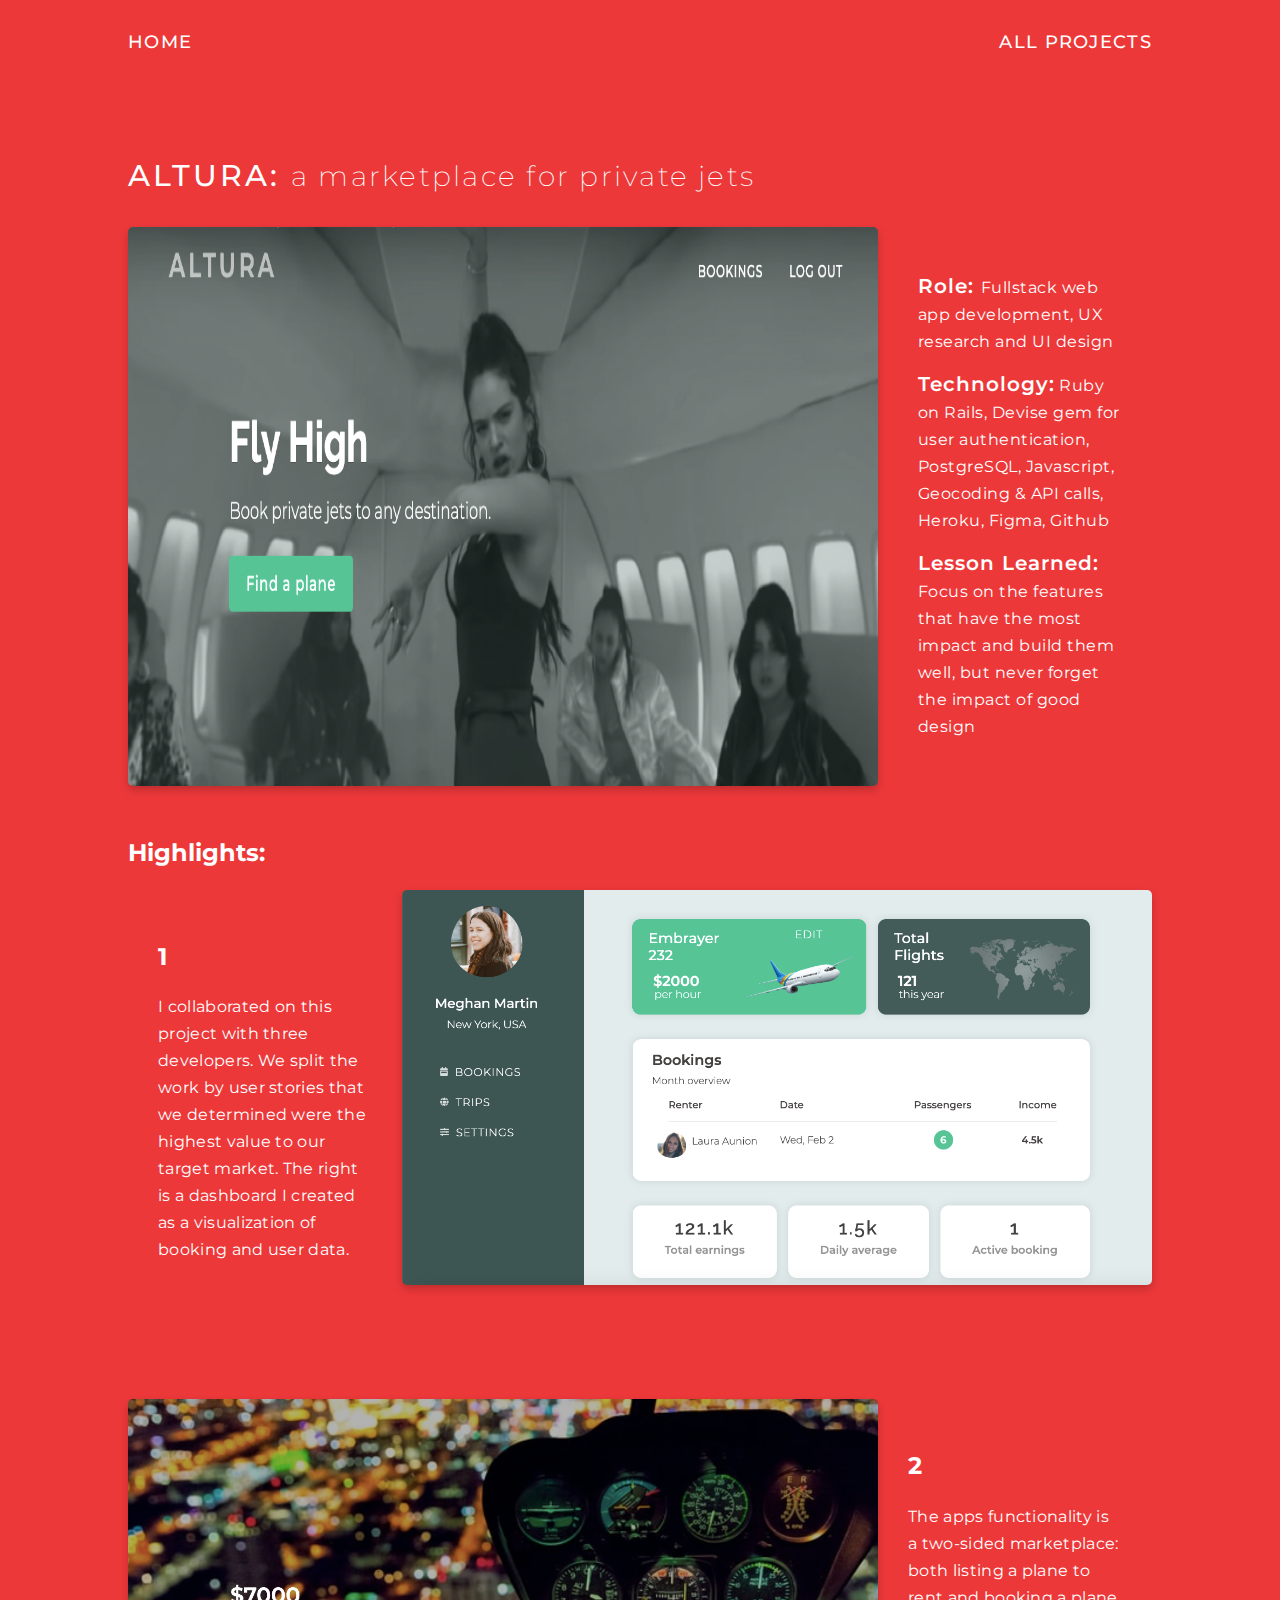
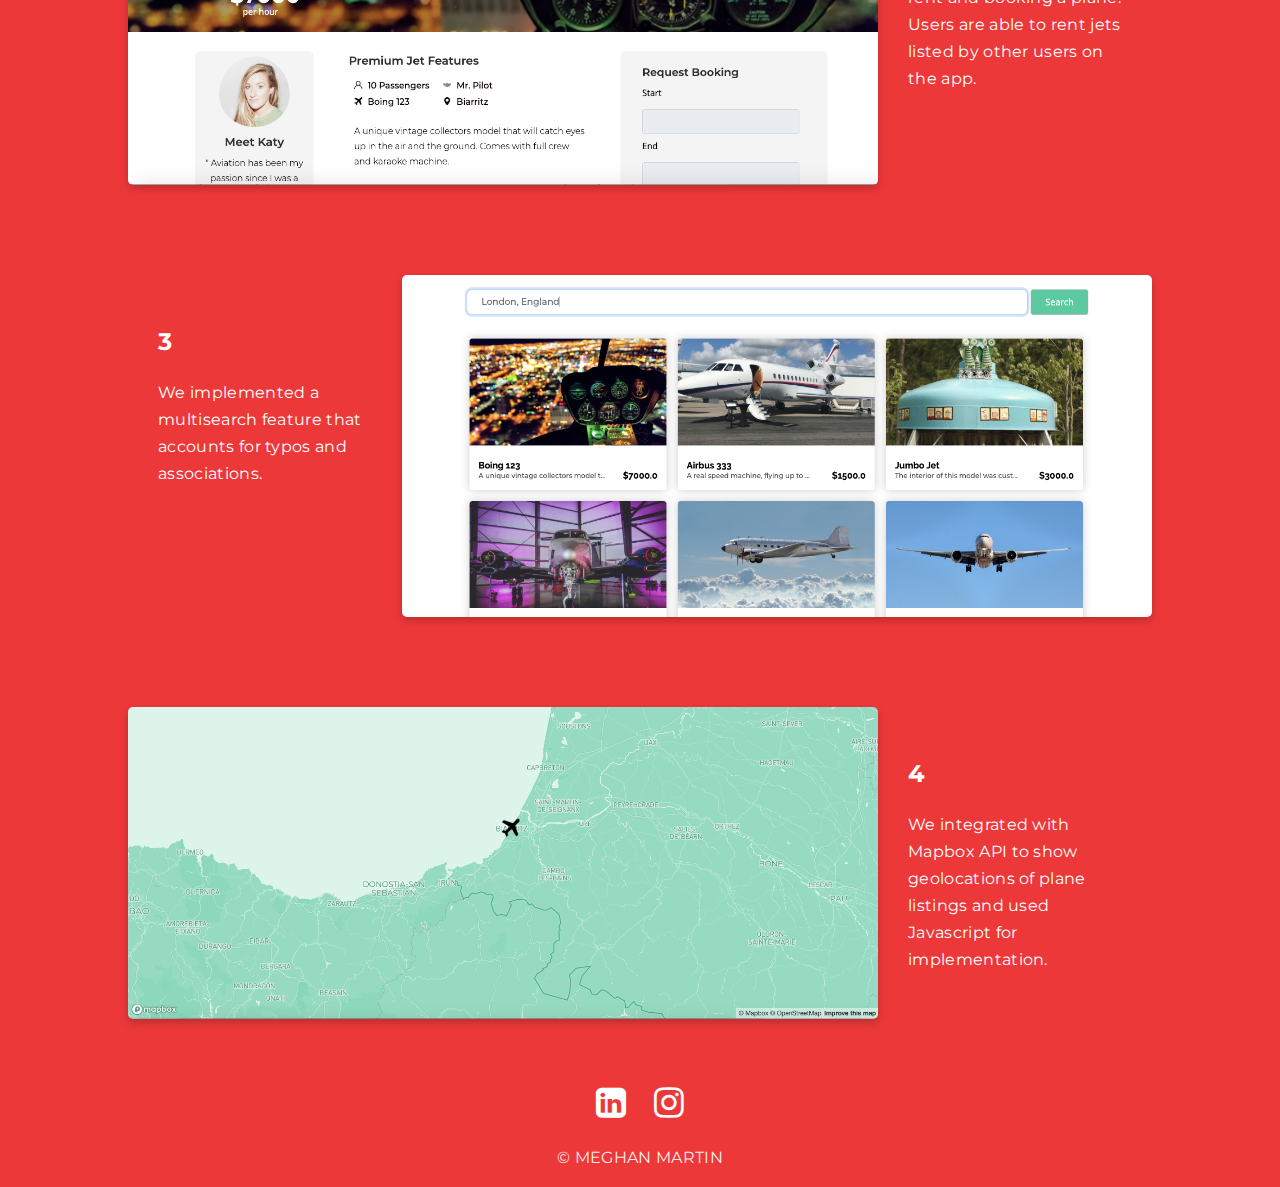
==== altura.html @ 76d667b9 "personal website" ====
<!doctype html>
<html class="no-js" lang="">

<head>
  <meta charset="utf-8">
  <title></title>
  <meta name="description" content="">
  <meta name="viewport" content="width=device-width, initial-scale=1">

  <link rel="manifest" href="site.webmanifest">
  <link rel="apple-touch-icon" href="icon.png">
  <!-- Place favicon.ico in the root directory -->
  <link href='https://fonts.googleapis.com/css?family=Lato|Roboto:400,900' rel='stylesheet' type='text/css'>
  <link rel="stylesheet" href="https://cdnjs.cloudflare.com/ajax/libs/font-awesome/4.7.0/css/font-awesome.min.css">

  <link rel="stylesheet" href="css/normalize.css">
  <link rel="stylesheet" href="css/main.css">
  <link rel="stylesheet" href="css/homepage.css">
  <link rel="stylesheet" href="css/typewriter.css">
  <link rel="stylesheet" href="css/components/_index.css">

  <meta name="theme-color" content="#fafafa">
</head>

<body>
  <!--[if IE]>
    <p class="browserupgrade">You are using an <strong>outdated</strong> browser. Please <a href="https://browsehappy.com/">upgrade your browser</a> to improve your experience and security.</p>
  endif]-->

  <div class="page-container">
     <div class="nav-header">
    <div class="links">
      <div class="about"><a href="index.html">HOME</a></div>
      <div class="projects"><a href="index.html#projects">ALL PROJECTS</a></div>
    </div>
  </div>
  <div class="project-container">
<h1>ALTURA: <span>a marketplace for private jets</span></h1>
  <div class="first-section">
    <img src="img/homepagealtura.png" alt="homepage altura">
    <div class="role">
      <p><span>Role: </span>Fullstack web app development, UX research and UI design</p>
      <p><span>Technology:</span> Ruby on Rails, Devise gem for user authentication, PostgreSQL, Javascript, Geocoding & API calls, Heroku, Figma, Github</p>
      <p><span>Lesson Learned:</span> Focus on the features that have the most impact and build them well, but never forget the impact of good design</p>
    </div>
  </div>
  <h2>Highlights:</h2>
  <div class="second-section">
    <div class="left">
      <h2>1</h2>
      <p>I collaborated on this project with three developers. We split the work by user stories that we determined were the highest value to our target market. The right is a dashboard I created as a visualization of booking and user data.</p>
    </div>
    <div class="right">
      <img src="img/altura11.png" alt="">

    </div>
  </div>
  <div class="third-section">
    <div class="right">
      <img src="img/altura3.png" alt="">
    </div>
    <div class="left">
      <h2>2</h2>
      <p>The apps functionality is a two-sided marketplace: both listing a plane to rent and booking a plane. Users are able to rent jets listed by other users on the app.</p>
    </div>
  </div>
  <div class="fourth-section">
    <div class="left">
      <h2>3</h2>
      <p>We implemented a multisearch feature that accounts for typos and associations.</p>
    </div>
     <div class="right">
      <img src="img/altura4.png" alt="">
    </div>
      </div>
  <div class="fifth-section">
    <div class="right">
      <img src="img/altura5.png" alt="">
    </div>
    <div class="left">
      <h2>4</h2>
      <p>We integrated with Mapbox API to show geolocations of plane listings and used Javascript for implementation.</p>
    </div>
  </div>


  <div class="footer">
    <div class="footer-links">
    <ul>
      <li>
       <a href="https://www.linkedin.com/in/meghanmartinberkeley/"> <i class="fa fa-linkedin-square" aria-hidden="true"></i></a>
      </li>
      <li>
        <a href="https://www.instagram.com/ziganka/"><i class="fa fa-instagram" aria-hidden="true"></i></a>
      </li>
    </ul>
    </div>
    <p>© MEGHAN MARTIN</p>
  </div>
</div>



























  <script src="js/vendor/modernizr-3.8.0.min.js"></script>
  <script src="https://code.jquery.com/jquery-3.4.1.min.js" integrity="sha256-CSXorXvZcTkaix6Yvo6HppcZGetbYMGWSFlBw8HfCJo=" crossorigin="anonymous"></script>
  <script>window.jQuery || document.write('<script src="js/vendor/jquery-3.4.1.min.js"><\/script>')</script>
  <script src="js/plugins.js"></script>
  <script src="js/main.js"></script>
  <script src="index.js"></script>

  <!-- Google Analytics: change UA-XXXXX-Y to be your site's ID. -->
  <script>
    window.ga = function () { ga.q.push(arguments) }; ga.q = []; ga.l = +new Date;
    ga('create', 'UA-XXXXX-Y', 'auto'); ga('set','transport','beacon'); ga('send', 'pageview')
  </script>
  <script src="https://www.google-analytics.com/analytics.js" async></script>
</body>

</html>
---- css/main.css ----
/*! HTML5 Boilerplate v7.3.0 | MIT License | https://html5boilerplate.com/ */

/* main.css 2.0.0 | MIT License | https://github.com/h5bp/main.css#readme */
/*
 * What follows is the result of much research on cross-browser styling.
 * Credit left inline and big thanks to Nicolas Gallagher, Jonathan Neal,
 * Kroc Camen, and the H5BP dev community and team.
 */

/* ==========================================================================
   Base styles: opinionated defaults
   ========================================================================== */

@import url('https://fonts.googleapis.com/css?family=Montserrat:300,400,500,700,800,800i,900i&display=swap');

html {
  color: #222;
  font-size: 1em;
  line-height: 1.4;
}

/*
 * Remove text-shadow in selection highlight:
 * https://twitter.com/miketaylr/status/12228805301
 *
 * Vendor-prefixed and regular ::selection selectors cannot be combined:
 * https://stackoverflow.com/a/16982510/7133471
 *
 * Customize the background color to match your design.
 */

::-moz-selection {
  background: #b3d4fc;
  text-shadow: none;
}

::selection {
  background: #b3d4fc;
  text-shadow: none;
}

/*
 * A better looking default horizontal rule
 */

hr {
  display: block;
  height: 1px;
  border: 0;
  border-top: 1px solid #ccc;
  margin: 1em 0;
  padding: 0;
}

/*
 * Remove the gap between audio, canvas, iframes,
 * images, videos and the bottom of their containers:
 * https://github.com/h5bp/html5-boilerplate/issues/440
 */

audio,
canvas,
iframe,
img,
svg,
video {
  vertical-align: middle;
}

/*
 * Remove default fieldset styles.
 */

fieldset {
  border: 0;
  margin: 0;
  padding: 0;
}

/*
 * Allow only vertical resizing of textareas.
 */

textarea {
  resize: vertical;
}

/* ==========================================================================
   Browser Upgrade Prompt
   ========================================================================== */

.browserupgrade {
  margin: 0.2em 0;
  background: #ccc;
  color: #000;
  padding: 0.2em 0;
}

/* ==========================================================================
   Author's custom styles
   ========================================================================== */

/* ==========================================================================
   Helper classes
   ========================================================================== */

/*
 * Hide visually and from screen readers
 */

.hidden {
  display: none !important;
}

/*
* Hide only visually, but have it available for screen readers:
* https://snook.ca/archives/html_and_css/hiding-content-for-accessibility
*
* 1. For long content, line feeds are not interpreted as spaces and small width
*    causes content to wrap 1 word per line:
*    https://medium.com/@jessebeach/beware-smushed-off-screen-accessible-text-5952a4c2cbfe
*/

.sr-only {
  border: 0;
  clip: rect(0, 0, 0, 0);
  height: 1px;
  margin: -1px;
  overflow: hidden;
  padding: 0;
  position: absolute;
  white-space: nowrap;
  width: 1px;
  /* 1 */
}

/*
* Extends the .sr-only class to allow the element
* to be focusable when navigated to via the keyboard:
* https://www.drupal.org/node/897638
*/

.sr-only.focusable:active,
.sr-only.focusable:focus {
  clip: auto;
  height: auto;
  margin: 0;
  overflow: visible;
  position: static;
  white-space: inherit;
  width: auto;
}

/*
* Hide visually and from screen readers, but maintain layout
*/

.invisible {
  visibility: hidden;
}

/*
* Clearfix: contain floats
*
* For modern browsers
* 1. The space content is one way to avoid an Opera bug when the
*    `contenteditable` attribute is included anywhere else in the document.
*    Otherwise it causes space to appear at the top and bottom of elements
*    that receive the `clearfix` class.
* 2. The use of `table` rather than `block` is only necessary if using
*    `:before` to contain the top-margins of child elements.
*/

.clearfix:before,
.clearfix:after {
  content: " ";
  /* 1 */
  display: table;
  /* 2 */
}

.clearfix:after {
  clear: both;
}

/* ==========================================================================
   EXAMPLE Media Queries for Responsive Design.
   These examples override the primary ('mobile first') styles.
   Modify as content requires.
   ========================================================================== */

@media only screen and (min-width: 35em) {
  /* Style adjustments for viewports that meet the condition */
}

@media print,
  (-webkit-min-device-pixel-ratio: 1.25),
  (min-resolution: 1.25dppx),
  (min-resolution: 120dpi) {
  /* Style adjustments for high resolution devices */
}

/* ==========================================================================
   Print styles.
   Inlined to avoid the additional HTTP request:
   https://www.phpied.com/delay-loading-your-print-css/
   ========================================================================== */

@media print {
  *,
  *:before,
  *:after {
    background: transparent !important;
    color: #000 !important;
    /* Black prints faster */
    box-shadow: none !important;
    text-shadow: none !important;
  }
  a,
  a:visited {
    text-decoration: underline;
  }
  a[href]:after {
    content: " (" attr(href) ")";
  }
  abbr[title]:after {
    content: " (" attr(title) ")";
  }
  /*
     * Don't show links that are fragment identifiers,
     * or use the `javascript:` pseudo protocol
     */
  a[href^="#"]:after,
  a[href^="javascript:"]:after {
    content: "";
  }
  pre {
    white-space: pre-wrap !important;
  }
  pre,
  blockquote {
    border: 1px solid #999;
    page-break-inside: avoid;
  }
  /*
     * Printing Tables:
     * https://web.archive.org/web/20180815150934/http://css-discuss.incutio.com/wiki/Printing_Tables
     */
  thead {
    display: table-header-group;
  }
  tr,
  img {
    page-break-inside: avoid;
  }
  p,
  h2,
  h3 {
    orphans: 3;
    widows: 3;
  }
  h2,
  h3 {
    page-break-after: avoid;
  }
}
---- css/homepage.css ----
@import url('https://fonts.googleapis.com/css?family=Lato:300,400,700,900&display=swap');
@import url('https://fonts.googleapis.com/css?family=Source+Code+Pro');

html body {
  background-color: #ED383A;
}
h1, h2, p {
  font-family: 'Montserrat', sans-serif;
  color: white;
}
.page-container {
  padding: 0;
  margin: 0 auto;
  width: 80%;
}

.content h1 {
  font-size: 70px;
  font-weight: 900;
  font-style: italic;
  margin-bottom: 25px;
}

.content h2 {
  margin-top: 0;
  font-weight: 300;
  font-size: 22px;
  margin-bottom: 45px;
  text-align: center;
}

.content {
  display: flex;
  flex-direction: column;
  align-items: center;
}

.card-container h2 {
  font-weight: 500;
  font-size: 20px;
  margin-bottom: 20px;
}
---- css/components/_index.css ----
@import url("/css/components/_cards.css");
  @import url("/css/components/_buttons.css");
  @import url("/css/components/_typewriter.css");
  @import url("/css/components/_footer.css");
  @import url("/css/components/_navbar.css");
  @import url("/css/components/_header.css");
  @import url("/css/show.css")
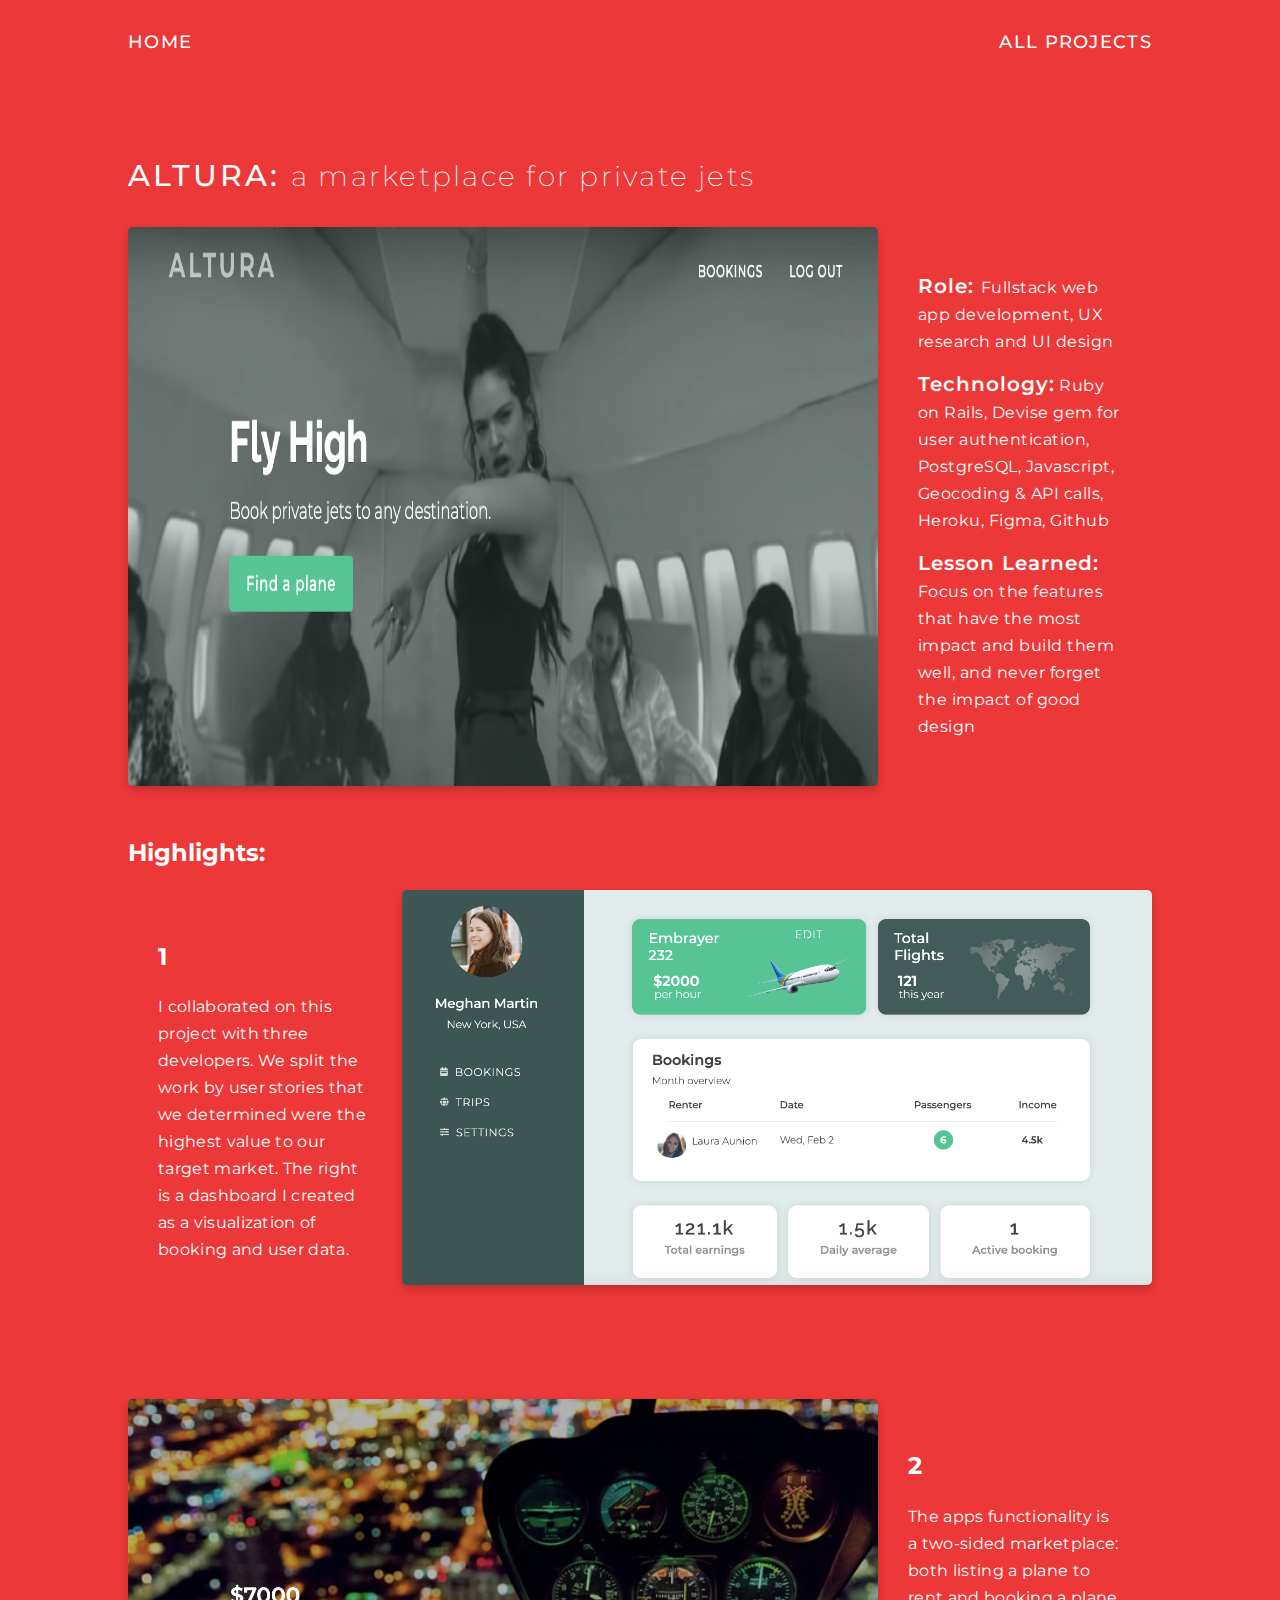
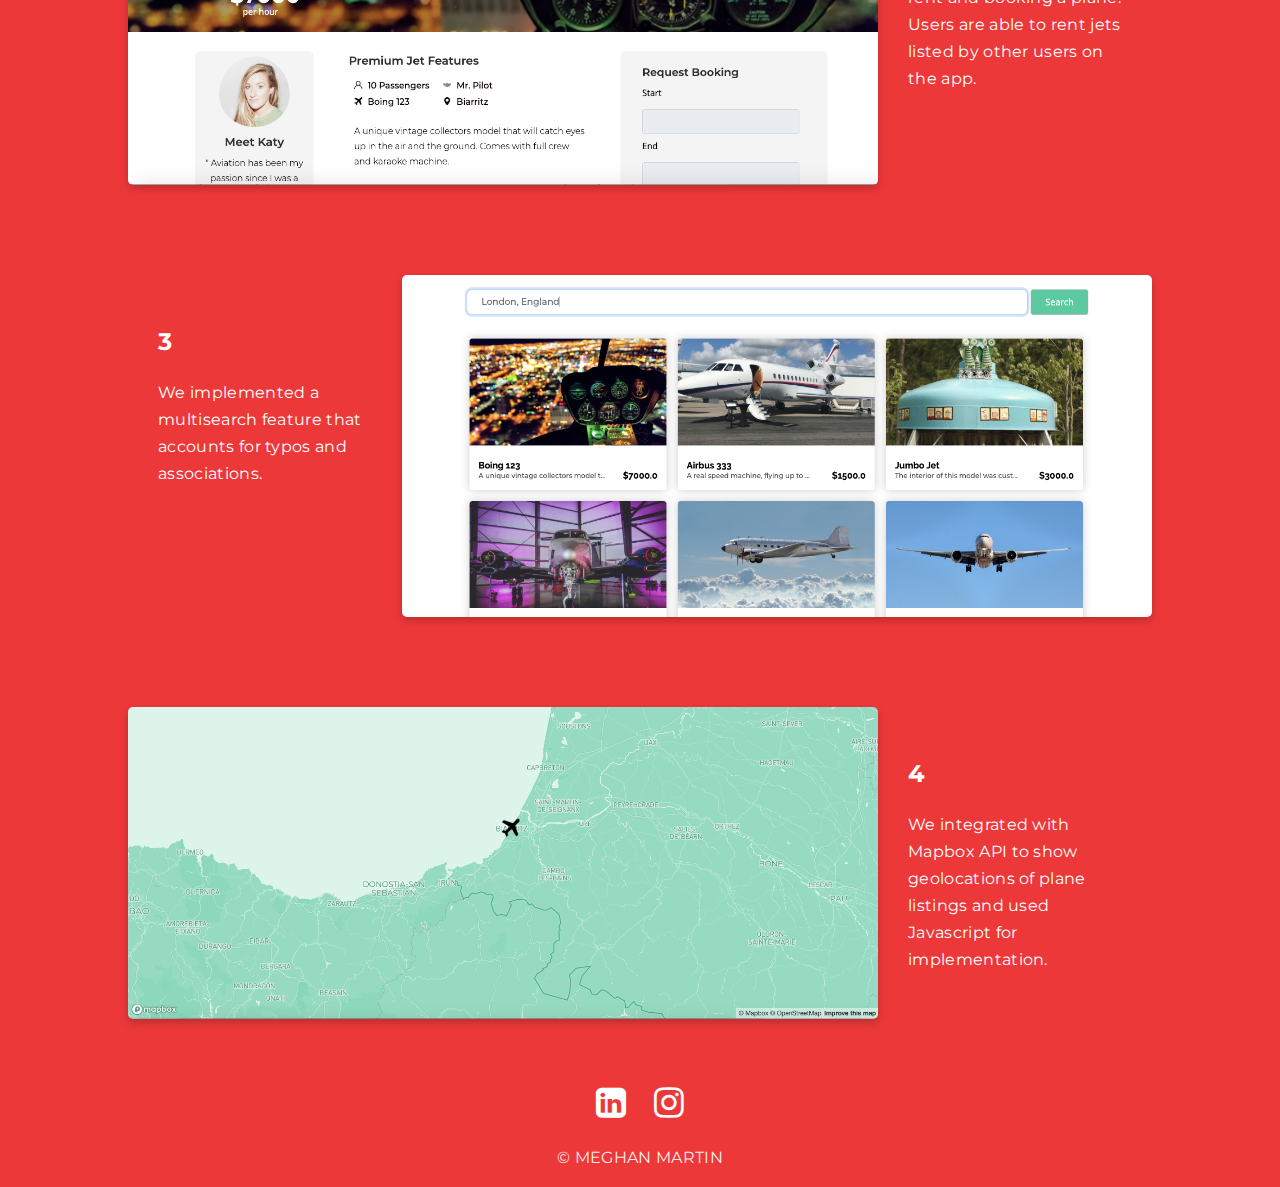
==== commit 7f87c09e: "changed spelling" ====
--- a/altura.html
+++ b/altura.html
@@ -41,7 +41,7 @@
     <div class="role">
       <p><span>Role: </span>Fullstack web app development, UX research and UI design</p>
       <p><span>Technology:</span> Ruby on Rails, Devise gem for user authentication, PostgreSQL, Javascript, Geocoding & API calls, Heroku, Figma, Github</p>
-      <p><span>Lesson Learned:</span> Focus on the features that have the most impact and build them well, but never forget the impact of good design</p>
+      <p><span>Lesson Learned:</span> Focus on the features that have the most impact and build them well, and never forget the impact of good design</p>
     </div>
   </div>
   <h2>Highlights:</h2>
